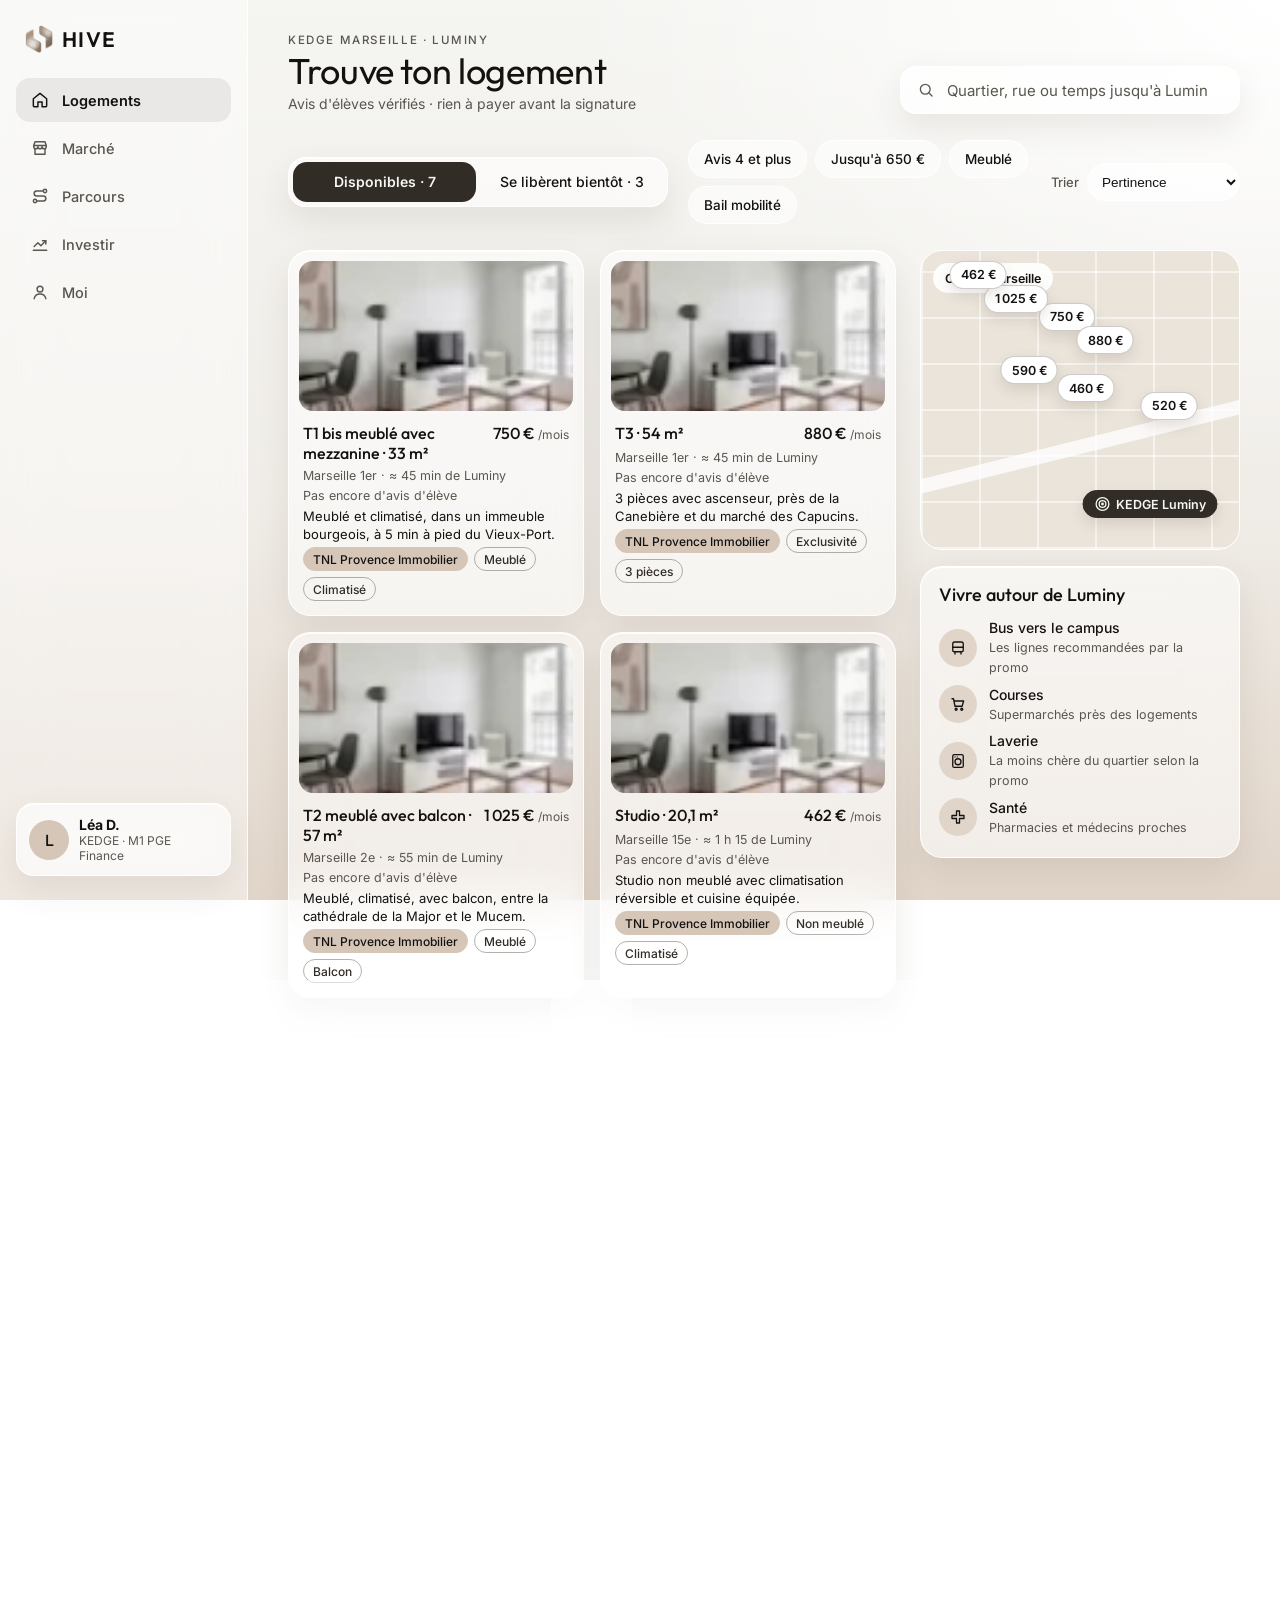
==== index.html @ 1b4165f9 "Site Hive : maquette du MVP KEDGE Marseille Co-Authored-By: Claude Opus 5.5 <noreply@anthropic.com> " ====
<!DOCTYPE html>
<html lang="fr">
<head>
  <meta charset="utf-8">
  <meta name="viewport" content="width=device-width, initial-scale=1">
  <meta name="robots" content="noindex, nofollow">
  <title>Logements · Hive</title>
  <meta name="description" content="Hive : logements notés par les élèves de KEDGE Marseille.">
  <link rel="icon" href="assets/img/logo.png">
  <link rel="preconnect" href="https://fonts.googleapis.com">
  <link rel="preconnect" href="https://fonts.gstatic.com" crossorigin>
  <link rel="stylesheet" href="https://fonts.googleapis.com/css2?family=Inter:wght@400;500;600&family=Outfit:wght@400;500;600&display=swap">
  <link rel="stylesheet" href="assets/css/hive.css">
</head>
<body data-page="logements">
<div class="app">
  <main class="content">
    <div class="page">
      <header class="page-head">
        <div>
          <div class="eyebrow">KEDGE Marseille · Luminy</div>
          <h1>Trouve ton logement</h1>
          <p class="sub">Avis d'élèves vérifiés · rien à payer avant la signature</p>
        </div>
        <div class="page-head__actions">
          <label class="search search--narrow">
            <span class="ico" data-icon="search"></span>
            <span class="visually-hidden">Chercher un logement</span>
            <input id="recherche" type="search" placeholder="Quartier, rue ou temps jusqu'à Luminy">
          </label>
        </div>
      </header>

      <div class="toolbar">
        <div class="segmented segmented--fit glass" role="group" aria-label="Disponibilité" id="onglets">
          <button type="button" data-tab="dispo" aria-pressed="true"><span>Disponibles · <span data-count="dispo"></span></span></button>
          <button type="button" data-tab="bientot" aria-pressed="false"><span>Se libèrent bientôt · <span data-count="bientot"></span></span></button>
        </div>
        <div class="chips" role="group" aria-label="Filtres" id="filtres">
          <button type="button" class="chip" data-filter="note" aria-pressed="false">Avis 4 et plus</button>
          <button type="button" class="chip" data-filter="prix" aria-pressed="false">Jusqu'à 650 €</button>
          <button type="button" class="chip" data-filter="meuble" aria-pressed="false">Meublé</button>
          <button type="button" class="chip" data-filter="mobilite" aria-pressed="false">Bail mobilité</button>
        </div>
        <label class="sort">Trier
          <select id="tri">
            <option value="pertinence">Pertinence</option>
            <option value="prix">Prix croissant</option>
            <option value="trajet">Trajet vers Luminy</option>
          </select>
        </label>
      </div>

      <div class="cols">
        <section class="cols__main" aria-label="Liste des logements">
          <div class="listings" id="liste"></div>
        </section>

        <aside class="cols__side">
          <div class="map-wrap">
            <div class="map" aria-label="Carte des logements autour de Luminy">
              <span class="map__road" aria-hidden="true"></span>
              <span class="map__label">Carte · Marseille</span>
              <div id="pins"></div>
            </div>
          </div>

          <section class="glass card" aria-labelledby="autour-titre">
            <h2 id="autour-titre">Vivre autour de Luminy</h2>
            <div class="around">
              <div class="around__item"><span class="bubble"><span class="ico" data-icon="bus"></span></span><span><strong>Bus vers le campus</strong><span class="muted">Les lignes recommandées par la promo</span></span></div>
              <div class="around__item"><span class="bubble"><span class="ico" data-icon="cart"></span></span><span><strong>Courses</strong><span class="muted">Supermarchés près des logements</span></span></div>
              <div class="around__item"><span class="bubble"><span class="ico" data-icon="wash"></span></span><span><strong>Laverie</strong><span class="muted">La moins chère du quartier selon la promo</span></span></div>
              <div class="around__item"><span class="bubble"><span class="ico" data-icon="cross"></span></span><span><strong>Santé</strong><span class="muted">Pharmacies et médecins proches</span></span></div>
            </div>
          </section>
        </aside>
      </div>
    </div>
  </main>
</div>
<script src="assets/js/data.js"></script>
<script src="assets/js/app.js"></script>
</body>
</html>
---- assets/css/hive.css ----
/* Hive — charte V2, thème clair. Mobile d'abord, barre latérale à partir de 1024 px. */
:root {
  --encre: #141210;
  --galet: #5A564F;
  --moka: #322C26;
  --taupe: #D5C6B8;
  --ivoire: #F5F5F2;
  --pierre: #F0EDE8;
  --grege: #E1D5C9;
  --bronze: #8A7560;
  --trait: rgba(90, 86, 79, 0.45);
  --glass: rgba(255, 255, 255, 0.55);
  --glass-bord: rgba(255, 255, 255, 0.95);
  --ombre: inset 0 1px 0 rgba(255, 255, 255, 0.9), 0 14px 32px rgba(90, 70, 50, 0.10);
  --rayon: 22px;
  --titre: "Outfit", "Inter", system-ui, sans-serif;
  --texte: "Inter", system-ui, -apple-system, "Segoe UI", sans-serif;
}

* { box-sizing: border-box; }
html { -webkit-text-size-adjust: 100%; }
body {
  margin: 0;
  min-height: 100vh;
  font-family: var(--texte);
  color: var(--encre);
  background:
    radial-gradient(80% 40% at 100% 0%, #FFFFFF 0%, rgba(255, 255, 255, 0) 70%),
    linear-gradient(180deg, var(--ivoire) 0%, var(--pierre) 55%, var(--grege) 100%) fixed;
}
a { color: var(--encre); }
img { max-width: 100%; display: block; }
button, input, textarea { font: inherit; color: inherit; }
:focus-visible { outline: 2px solid var(--moka); outline-offset: 2px; }
[hidden] { display: none !important; }
.visually-hidden { position: absolute; width: 1px; height: 1px; overflow: hidden; clip: rect(0 0 0 0); white-space: nowrap; }

/* ---------- Mise en page ---------- */
.app { display: flex; min-height: 100vh; }
.sidebar { display: none; }
.content { flex: 1; min-width: 0; padding: 16px 20px 120px; }
.page { max-width: 1120px; margin: 0 auto; display: flex; flex-direction: column; gap: 16px; }

.topbar { display: flex; align-items: center; justify-content: space-between; height: 44px; }
.brand { display: flex; align-items: center; gap: 8px; text-decoration: none; }
.brand img { width: 30px; height: 30px; }
.brand span { font-family: var(--titre); font-size: 21px; font-weight: 600; letter-spacing: 0.06em; }

.page-head { display: flex; flex-wrap: wrap; align-items: flex-end; justify-content: space-between; gap: 14px 24px; }
.page-head__actions { display: flex; flex-wrap: wrap; align-items: center; gap: 12px; }
.eyebrow { font-size: 11.5px; line-height: 16px; font-weight: 500; letter-spacing: 0.14em; text-transform: uppercase; color: var(--galet); }
.eyebrow--bronze { color: var(--bronze); }
h1 { margin: 2px 0; font-family: var(--titre); font-size: 30px; line-height: 36px; font-weight: 400; letter-spacing: -0.01em; }
h2 { margin: 0; font-family: var(--titre); font-size: 18px; line-height: 24px; font-weight: 500; }
.sub { margin: 0; font-size: 14px; line-height: 20px; color: var(--galet); }
.muted { color: var(--galet); }
.section-head { display: flex; align-items: baseline; justify-content: space-between; gap: 12px; }
.section-head a { font-size: 13px; font-weight: 500; text-underline-offset: 3px; }

.cols { display: flex; flex-wrap: wrap; gap: 24px; align-items: flex-start; }
.cols__main { flex: 999 1 520px; min-width: 0; display: flex; flex-direction: column; gap: 16px; }
.cols__side { flex: 1 1 320px; min-width: 0; display: flex; flex-direction: column; gap: 16px; }

/* ---------- Surfaces ---------- */
.glass {
  background: var(--glass);
  border: 1px solid var(--glass-bord);
  box-shadow: var(--ombre);
  -webkit-backdrop-filter: blur(24px);
  backdrop-filter: blur(24px);
  border-radius: var(--rayon);
}
.card { padding: 16px 18px; display: flex; flex-direction: column; gap: 12px; }
.note { display: flex; gap: 10px; align-items: flex-start; margin: 0; padding: 12px 14px; border-radius: 16px; background: rgba(50, 44, 38, 0.06); font-size: 12.5px; line-height: 18px; color: var(--galet); }
.dark { background: var(--moka); color: var(--ivoire); border-radius: var(--rayon); padding: 16px 18px; display: flex; flex-direction: column; gap: 10px; }
.dark p { margin: 0; font-size: 13.5px; line-height: 19px; color: rgba(245, 245, 242, 0.88); }

/* ---------- Icônes ---------- */
.ico svg { display: block; width: 18px; height: 18px; flex: none; }
.ico { display: inline-flex; flex: none; }
.ico--lg svg { width: 22px; height: 22px; }

/* ---------- Boutons et contrôles ---------- */
.btn {
  display: inline-flex; align-items: center; justify-content: center; gap: 8px;
  min-height: 46px; padding: 0 18px; border-radius: 23px;
  font-size: 14.5px; font-weight: 600; text-decoration: none; cursor: pointer;
  border: 1px solid var(--moka); background: var(--moka); color: var(--ivoire);
}
.btn--ghost { background: rgba(255, 255, 255, 0.6); color: var(--encre); border-color: var(--trait); }
.btn--light { background: var(--ivoire); color: var(--encre); border-color: var(--ivoire); }
.btn--full { width: 100%; }
.icon-btn {
  width: 44px; height: 44px; border-radius: 22px; flex: none; padding: 0; cursor: pointer;
  display: inline-flex; align-items: center; justify-content: center;
  border: 1px solid var(--glass-bord); background: var(--glass); color: var(--encre); box-shadow: var(--ombre);
  text-decoration: none;
}
.icon-btn--line { border-color: var(--trait); background: rgba(255, 255, 255, 0.7); box-shadow: none; }

.search {
  display: flex; align-items: center; gap: 10px; height: 48px; padding: 0 16px; color: var(--galet);
  background: rgba(255, 255, 255, 0.72); border: 1px solid var(--glass-bord); border-radius: 16px; box-shadow: var(--ombre);
  width: 100%;
}
.search input { flex: 1; min-width: 0; border: 0; outline: none; background: transparent; font-size: 15px; color: var(--encre); }
.search input::placeholder { color: var(--galet); opacity: 1; }
@media (min-width: 720px) { .search--narrow { width: 340px; } }

.chips { display: flex; gap: 8px; flex-wrap: nowrap; overflow-x: auto; margin: 0 -20px; padding: 2px 20px; scrollbar-width: none; }
.chips::-webkit-scrollbar { display: none; }
.chip {
  flex: none; min-height: 38px; padding: 0 15px; border-radius: 19px; cursor: pointer;
  font-size: 13.5px; font-weight: 500;
  border: 1px solid var(--glass-bord); background: rgba(255, 255, 255, 0.55); color: var(--encre);
}
.chip[aria-pressed="true"] { background: var(--moka); border-color: var(--moka); color: var(--ivoire); }

.segmented { display: grid; grid-auto-flow: column; grid-auto-columns: minmax(0, 1fr); gap: 4px; padding: 4px; border-radius: 18px; }
.segmented > * {
  min-height: 40px; border-radius: 14px; border: 0; background: transparent; cursor: pointer;
  font-size: 14px; font-weight: 500; display: flex; align-items: center; justify-content: center; text-decoration: none; padding: 0 14px;
}
.segmented > [aria-pressed="true"], .segmented > [aria-current="page"] { background: var(--moka); color: var(--ivoire); font-weight: 600; }
@media (min-width: 720px) { .segmented--fit { width: 380px; } }

.tags { display: flex; flex-wrap: wrap; gap: 6px; }
.tag {
  display: inline-flex; align-items: center; gap: 4px; height: 24px; padding: 0 9px; border-radius: 12px;
  font-size: 12px; font-weight: 500; white-space: nowrap; border: 1px solid var(--trait); color: var(--moka);
}
.tag--fill { background: var(--taupe); border-color: var(--taupe); color: var(--encre); }
.tag .ico svg { width: 13px; height: 13px; }

.stars { display: inline-flex; gap: 2px; align-items: center; }
.stars svg { width: 13px; height: 13px; }
.rating { display: flex; align-items: center; gap: 6px; font-size: 12.5px; font-weight: 600; }
.rating span.muted { font-weight: 400; }

.switch { width: 48px; height: 28px; border-radius: 14px; border: 0; padding: 0; position: relative; cursor: pointer; background: rgba(90, 86, 79, 0.3); flex: none; }
.switch::after { content: ""; position: absolute; top: 3px; left: 3px; width: 22px; height: 22px; border-radius: 11px; background: #FFF; transition: left .15s; }
.switch[aria-checked="true"] { background: var(--moka); }
.switch[aria-checked="true"]::after { left: 23px; }

/* ---------- Navigation ---------- */
.bottom-nav {
  position: fixed; left: 16px; right: 16px; bottom: 16px; z-index: 20; height: 68px;
  display: grid; grid-template-columns: repeat(5, minmax(0, 1fr)); padding: 0 6px; border-radius: 34px;
  background: rgba(255, 255, 255, 0.72); border: 1px solid var(--glass-bord);
  box-shadow: inset 0 1px 0 #FFF, 0 18px 40px rgba(90, 70, 50, 0.16);
  -webkit-backdrop-filter: blur(24px); backdrop-filter: blur(24px);
}
.bottom-nav a, .bottom-nav button {
  display: flex; flex-direction: column; align-items: center; justify-content: center; gap: 1px;
  font-size: 11px; font-weight: 500; color: var(--galet); text-decoration: none; border: 0; background: transparent; cursor: pointer;
}
.bottom-nav .pill { width: 48px; height: 30px; border-radius: 15px; display: flex; align-items: center; justify-content: center; }
.bottom-nav .pill svg { width: 22px; height: 22px; }
.bottom-nav [aria-current="page"] { color: var(--encre); font-weight: 600; }
.bottom-nav [aria-current="page"] .pill { background: rgba(50, 44, 38, 0.08); }
.fade { position: fixed; left: 0; right: 0; bottom: 0; height: 120px; z-index: 10; pointer-events: none; background: linear-gradient(180deg, rgba(225, 213, 201, 0) 0%, rgba(225, 213, 201, 0.92) 55%, var(--grege) 100%); }

@media (min-width: 1024px) {
  .sidebar {
    display: flex; flex-direction: column; gap: 24px; width: 248px; flex: none; padding: 24px 16px;
    position: sticky; top: 0; height: 100vh;
    background: rgba(255, 255, 255, 0.45); border-right: 1px solid var(--glass-bord);
    -webkit-backdrop-filter: blur(24px); backdrop-filter: blur(24px);
  }
  .sidebar .brand { padding: 0 8px; }
  .sidebar nav { display: flex; flex-direction: column; gap: 4px; }
  .sidebar nav a, .sidebar nav button {
    display: flex; align-items: center; gap: 12px; height: 44px; padding: 0 14px; border-radius: 14px;
    font-size: 14.5px; font-weight: 500; color: var(--galet); text-decoration: none; border: 0; background: transparent; cursor: pointer; text-align: left;
  }
  .sidebar nav svg { width: 20px; height: 20px; }
  .sidebar nav [aria-current="page"] { background: rgba(50, 44, 38, 0.08); color: var(--encre); font-weight: 600; }
  .profile { margin-top: auto; display: flex; align-items: center; gap: 10px; padding: 12px; }
  .avatar { width: 40px; height: 40px; border-radius: 20px; background: var(--taupe); display: flex; align-items: center; justify-content: center; font-family: var(--titre); font-size: 16px; font-weight: 500; flex: none; }
  .bottom-nav, .fade, .topbar--mobile { display: none; }
  .content { padding: 32px 40px 48px; }
  .page { gap: 24px; }
  h1 { font-size: 36px; line-height: 42px; }
  .chips { flex-wrap: wrap; overflow: visible; margin: 0; padding: 0; }
}

/* ---------- Logements ---------- */
.listings { display: grid; gap: 12px; }
.listing {
  display: flex; gap: 12px; padding: 10px; text-decoration: none; color: var(--encre);
}
.listing img { width: 92px; height: 92px; border-radius: 14px; object-fit: cover; flex: none; }
.listing__body { flex: 1; min-width: 0; display: flex; flex-direction: column; gap: 4px; }
.listing__row { display: flex; justify-content: space-between; align-items: baseline; gap: 8px; }
.listing__title, .price { font-family: var(--titre); font-size: 16px; line-height: 20px; font-weight: 500; }
.price { white-space: nowrap; }
.price small { font-family: var(--texte); font-size: 12px; font-weight: 400; color: var(--galet); }
.listing__place { font-size: 12.5px; line-height: 17px; color: var(--galet); }
.quote { font-size: 13px; line-height: 18px; font-style: italic; margin: 0; }
.when { display: inline-flex; align-items: center; gap: 5px; font-size: 12.5px; font-weight: 600; }
.empty { padding: 24px; text-align: center; color: var(--galet); }
@media (min-width: 720px) {
  .listings { grid-template-columns: repeat(auto-fill, minmax(260px, 1fr)); gap: 16px; }
  .listing { flex-direction: column; padding: 10px 10px 14px; }
  .listing img { width: 100%; height: 150px; }
  .listing__body { padding: 0 4px; }
}

.map {
  position: relative; height: 300px; border-radius: var(--rayon); overflow: hidden; border: 1px solid var(--glass-bord);
  background-color: #EAE4DB;
  background-image: repeating-linear-gradient(0deg, rgba(255, 255, 255, 0.55) 0 2px, transparent 2px 46px), repeating-linear-gradient(90deg, rgba(255, 255, 255, 0.55) 0 2px, transparent 2px 58px);
}
.map__road { position: absolute; left: -10%; top: 62%; width: 130%; height: 14px; background: rgba(255, 255, 255, 0.8); transform: rotate(-14deg); }
.map__label { position: absolute; left: 12px; top: 12px; height: 30px; padding: 0 12px; border-radius: 15px; background: rgba(255, 255, 255, 0.92); display: inline-flex; align-items: center; font-size: 12.5px; font-weight: 600; }
.pin {
  position: absolute; transform: translate(-50%, -50%); height: 28px; padding: 0 10px; border-radius: 14px;
  display: inline-flex; align-items: center; gap: 5px; font-size: 12.5px; font-weight: 600; white-space: nowrap; text-decoration: none;
  background: #FFF; color: var(--encre); border: 1px solid rgba(90, 86, 79, 0.3); box-shadow: 0 6px 14px rgba(90, 70, 50, 0.14);
}
.pin--campus { background: var(--moka); color: var(--ivoire); border-color: var(--moka); }
.map-wrap { display: none; }
@media (min-width: 1024px) { .map-wrap { display: block; } }

.around { display: grid; gap: 4px 20px; }
@media (min-width: 560px) { .around--2 { grid-template-columns: repeat(2, minmax(0, 1fr)); } }
.around__item { display: flex; align-items: center; gap: 12px; min-height: 48px; }
.bubble { width: 38px; height: 38px; border-radius: 19px; background: var(--grege); display: flex; align-items: center; justify-content: center; flex: none; }
.around__item strong { display: block; font-size: 14px; font-weight: 500; }
.around__item span.muted { font-size: 12.5px; }
.link-card { display: flex; align-items: center; gap: 12px; padding: 12px 14px; text-decoration: none; color: var(--encre); border-radius: 18px; }
.link-card strong { display: block; font-size: 14px; }
.link-card .muted { font-size: 12.5px; }

/* ---------- Fiche ---------- */
.back { align-self: flex-start; display: inline-flex; align-items: center; gap: 8px; min-height: 40px; padding: 0 14px 0 10px; border-radius: 20px; text-decoration: none; font-size: 14px; font-weight: 500; }
.gallery { display: grid; gap: 10px; }
.gallery img { width: 100%; height: 210px; object-fit: cover; border-radius: var(--rayon); }
.gallery img:not(:first-child) { display: none; }
@media (min-width: 720px) {
  .gallery { grid-template-columns: repeat(3, minmax(0, 1fr)); grid-template-rows: repeat(2, 160px); }
  .gallery img { height: 100%; border-radius: 18px; }
  .gallery img:first-child { grid-column: span 2; grid-row: span 2; border-radius: var(--rayon); }
  .gallery img:not(:first-child) { display: block; }
}
.meta { display: flex; flex-wrap: wrap; gap: 4px 16px; font-size: 13.5px; color: var(--galet); }
.meta span { display: inline-flex; align-items: center; gap: 6px; }
.bars { display: grid; gap: 10px 28px; }
@media (min-width: 720px) { .bars { grid-template-columns: repeat(2, minmax(0, 1fr)); } }
.bar { display: grid; grid-template-columns: 150px minmax(0, 1fr) 26px; align-items: center; gap: 10px; font-size: 12.5px; }
.bar__track { height: 6px; border-radius: 3px; background: rgba(90, 86, 79, 0.18); }
.bar__fill { height: 6px; border-radius: 3px; background: var(--moka); }
.bar b { text-align: right; }
blockquote { margin: 0; padding: 14px 16px; border-radius: 16px; background: rgba(255, 255, 255, 0.6); font-size: 14px; line-height: 20px; }
blockquote footer { margin-top: 6px; display: flex; align-items: center; gap: 6px; font-size: 12.5px; color: var(--galet); }
.facts { display: grid; grid-template-columns: repeat(auto-fill, minmax(150px, 1fr)); gap: 10px; }
.fact { padding: 12px 14px; border-radius: 14px; background: rgba(255, 255, 255, 0.6); }
.fact span { display: block; font-size: 12px; color: var(--galet); }
.fact b { font-size: 14.5px; }
.booking { padding: 20px; display: flex; flex-direction: column; gap: 14px; background: rgba(255, 255, 255, 0.78); }
.booking__price { display: flex; align-items: baseline; gap: 6px; }
.booking__price b { font-family: var(--titre); font-size: 30px; font-weight: 500; }
.booking ul { list-style: none; margin: 0; padding: 0; display: flex; flex-direction: column; gap: 8px; font-size: 14px; }
.booking li { display: flex; align-items: center; gap: 8px; }
.dossier { display: flex; align-items: center; gap: 10px; padding: 12px; border-radius: 14px; background: rgba(50, 44, 38, 0.06); font-size: 12.5px; }
.dossier strong { display: block; font-size: 13.5px; }
@media (min-width: 1024px) { .booking { position: sticky; top: 32px; } }

/* ---------- Marché ---------- */
.pack { padding: 16px 18px; display: flex; flex-wrap: wrap; gap: 16px 28px; align-items: center; }
.pack__text { flex: 999 1 320px; min-width: 0; display: flex; flex-direction: column; gap: 8px; }
.pack__title { font-family: var(--titre); font-size: 19px; line-height: 25px; font-weight: 500; margin: 0; }
.pack__items { flex: 1 1 280px; display: grid; grid-template-columns: repeat(4, minmax(0, 1fr)); gap: 8px; }
.pack__item { display: flex; flex-direction: column; align-items: center; gap: 6px; padding: 12px 6px; border-radius: 16px; background: rgba(255, 255, 255, 0.65); color: var(--bronze); font-size: 12px; }
.pack__item span { color: var(--encre); font-weight: 500; }
.pack__actions { display: flex; flex-wrap: wrap; gap: 8px; margin-top: 4px; }
.items { display: grid; grid-template-columns: repeat(2, minmax(0, 1fr)); gap: 10px; }
@media (min-width: 720px) { .items { grid-template-columns: repeat(auto-fill, minmax(220px, 1fr)); gap: 16px; } }
.item { padding: 8px 8px 12px; display: flex; flex-direction: column; gap: 4px; border-radius: 18px; min-width: 0; }
.item__visual { height: 90px; border-radius: 12px; background: linear-gradient(160deg, #EBE7E0 0%, var(--grege) 100%); color: var(--bronze); display: flex; align-items: center; justify-content: center; }
.item__visual svg { width: 32px; height: 32px; }
@media (min-width: 720px) { .item__visual { height: 120px; } }
.item__row { display: flex; justify-content: space-between; align-items: baseline; gap: 6px; padding: 2px 4px 0; }
.item__name { font-size: 13.5px; line-height: 18px; font-weight: 600; min-width: 0; }
.item__price { font-family: var(--titre); font-size: 16px; font-weight: 500; white-space: nowrap; }
.item__seller { padding: 0 4px; font-size: 12px; color: var(--galet); display: flex; align-items: center; gap: 4px; flex-wrap: wrap; }

/* ---------- Parcours ---------- */
.goal { padding: 16px 18px; display: flex; flex-direction: column; gap: 14px; }
.goal__top { display: flex; flex-wrap: wrap; justify-content: space-between; align-items: center; gap: 14px; }
.goal__title { font-family: var(--titre); font-size: 22px; line-height: 28px; font-weight: 500; }
@media (min-width: 1024px) { .goal__title { font-size: 28px; line-height: 34px; } }
.ring { width: 60px; height: 60px; border-radius: 30px; display: flex; align-items: center; justify-content: center; flex: none; }
.ring span { width: 46px; height: 46px; border-radius: 23px; background: #FBFAF8; display: flex; align-items: center; justify-content: center; font-size: 13px; font-weight: 600; }
.timeline { position: relative; margin: 0; padding: 0; list-style: none; display: grid; grid-template-columns: repeat(4, minmax(0, 1fr)); gap: 12px; }
.timeline::before { content: ""; position: absolute; left: 7px; right: 0; top: 6px; height: 2px; background: rgba(90, 86, 79, 0.2); }
.timeline li { position: relative; padding-top: 22px; display: flex; flex-direction: column; gap: 3px; min-width: 0; font-size: 12px; color: var(--galet); }
.timeline li::before { content: ""; position: absolute; top: 0; left: 0; width: 14px; height: 14px; border-radius: 7px; background: #FFF; border: 2px solid var(--trait); box-sizing: border-box; }
.timeline li.is-now::before { background: var(--moka); border-color: var(--moka); }
.timeline li strong { font-size: 13px; color: var(--encre); font-weight: 600; }
.timeline .goal-step { display: none; color: var(--encre); font-size: 13px; line-height: 18px; }
@media (min-width: 1024px) { .timeline { gap: 20px; } .timeline .goal-step { display: block; } }
.levels { display: grid; grid-template-columns: repeat(3, minmax(0, 1fr)); gap: 8px; }
.level {
  display: flex; flex-direction: column; align-items: flex-start; gap: 4px; padding: 12px; border-radius: 16px; cursor: pointer; text-align: left; min-width: 0;
  background: rgba(255, 255, 255, 0.6); border: 1px solid var(--glass-bord); color: var(--encre);
}
.level small { font-size: 11px; font-weight: 600; letter-spacing: 0.12em; text-transform: uppercase; }
.level strong { font-size: 13.5px; line-height: 18px; }
.level span { font-size: 12px; line-height: 16px; color: var(--galet); display: none; }
@media (min-width: 720px) { .level span { display: block; } .level strong { font-size: 14.5px; line-height: 20px; } }
.level[aria-pressed="true"] { background: var(--moka); border-color: var(--moka); color: var(--ivoire); }
.level[aria-pressed="true"] span { color: rgba(245, 245, 242, 0.85); }
.target { display: flex; align-items: flex-start; gap: 8px; font-size: 14.5px; line-height: 20px; font-weight: 500; margin: 0; }
.actions { display: flex; flex-direction: column; gap: 8px; }
.action { display: flex; align-items: center; gap: 12px; padding: 12px 14px; border-radius: 16px; cursor: pointer; }
.action input { width: 20px; height: 20px; margin: 0; flex: none; accent-color: var(--moka); }
.action strong { display: block; font-size: 14px; font-weight: 500; }
.action span.muted { font-size: 12px; }
.action.is-done strong { text-decoration: line-through; color: var(--galet); }
.dates { display: flex; flex-direction: column; gap: 12px; }
.date { display: flex; align-items: center; gap: 12px; }
.date__day { width: 48px; height: 52px; border-radius: 14px; background: rgba(255, 255, 255, 0.7); display: flex; flex-direction: column; align-items: center; justify-content: center; flex: none; }
.date__day b { font-family: var(--titre); font-size: 16px; font-weight: 500; }
.date__day small { font-size: 10.5px; color: var(--galet); text-transform: uppercase; }
.date strong { display: block; font-size: 14px; font-weight: 500; }
.date .muted { font-size: 12.5px; }

/* ---------- Explorer ---------- */
.filters { padding: 18px 20px; display: flex; flex-direction: column; gap: 16px; flex: 1 1 260px; min-width: 0; }
.filters fieldset { margin: 0; padding: 0; border: 0; min-width: 0; }
.filters legend { padding: 0 0 8px; font-size: 13px; font-weight: 600; }
.pills { display: flex; flex-wrap: wrap; gap: 6px; }
.pill-btn { min-height: 36px; padding: 0 13px; border-radius: 18px; cursor: pointer; font-size: 13px; font-weight: 500; border: 1px solid var(--trait); background: rgba(255, 255, 255, 0.6); }
.pill-btn[aria-pressed="true"] { background: var(--moka); border-color: var(--moka); color: var(--ivoire); }
.switch-row { display: flex; align-items: center; justify-content: space-between; gap: 12px; }
.switch-row strong { display: block; font-size: 13.5px; }
.switch-row .muted { font-size: 12px; }
.results { flex: 999 1 520px; min-width: 0; display: flex; flex-direction: column; gap: 14px; }
.results__grid { display: grid; gap: 12px; }
@media (min-width: 720px) { .results__grid { grid-template-columns: repeat(auto-fill, minmax(300px, 1fr)); gap: 14px; } }
.result { padding: 14px 16px; display: flex; flex-direction: column; gap: 6px; border-radius: 20px; min-width: 0; }
.result__head { display: flex; align-items: flex-start; gap: 12px; }
.result__head > div { flex: 1; min-width: 0; }
.tile { width: 42px; height: 42px; border-radius: 13px; background: var(--grege); color: var(--moka); display: flex; align-items: center; justify-content: center; flex: none; }
.result__title { display: block; font-family: var(--titre); font-size: 16.5px; line-height: 21px; font-weight: 500; }
.result .muted { font-size: 12.5px; }
.added { background: var(--moka) !important; color: var(--ivoire) !important; border-color: var(--moka) !important; }
@media (max-width: 1023px) { .filters { display: none; } .filters.is-open { display: flex; } }
.filters-toggle { display: inline-flex; }
@media (min-width: 1024px) { .filters-toggle { display: none; } }

/* ---------- Investir ---------- */
.modules { margin: 0; padding: 0; list-style: none; display: grid; grid-template-columns: repeat(auto-fill, minmax(130px, 1fr)); gap: 10px; }
.module { display: flex; flex-direction: column; gap: 5px; padding: 12px; border-radius: 16px; background: rgba(255, 255, 255, 0.45); cursor: pointer; text-align: left; border: 0; width: 100%; }
.module small { font-size: 11px; font-weight: 600; letter-spacing: 0.12em; color: var(--galet); }
.module strong { font-size: 14px; line-height: 18px; }
.module span { font-size: 12px; line-height: 16px; color: var(--galet); }
.module.is-done { background: rgba(255, 255, 255, 0.75); }
.module.is-now { background: #FFF; box-shadow: inset 0 0 0 2px var(--moka); }
.progress { height: 6px; border-radius: 3px; background: rgba(90, 86, 79, 0.18); }
.progress div { height: 6px; border-radius: 3px; background: var(--moka); transition: width .2s; }
.partners { display: grid; gap: 12px; }
@media (min-width: 720px) { .partners { grid-template-columns: repeat(auto-fill, minmax(220px, 1fr)); gap: 16px; } }
.partner { padding: 16px 18px; display: flex; flex-direction: column; gap: 8px; border-radius: 20px; }
.partner__head { display: flex; align-items: center; gap: 12px; }
.partner__name { font-family: var(--titre); font-size: 18px; font-weight: 500; display: block; }
.criteria { display: flex; flex-direction: column; gap: 12px; }
.criterion { display: flex; gap: 10px; align-items: flex-start; }
.criterion strong { display: block; font-size: 14px; }
.criterion .muted { font-size: 12.5px; }

/* ---------- Message éphémère ---------- */
.toast {
  position: fixed; left: 50%; bottom: 100px; transform: translateX(-50%) translateY(20px); z-index: 50;
  max-width: calc(100% - 40px); padding: 12px 18px; border-radius: 16px; background: var(--moka); color: var(--ivoire);
  font-size: 14px; box-shadow: 0 14px 32px rgba(50, 44, 38, 0.3); opacity: 0; pointer-events: none; transition: opacity .2s, transform .2s;
}
.toast.is-visible { opacity: 1; transform: translateX(-50%) translateY(0); }
@media (min-width: 1024px) { .toast { bottom: 32px; } }

/* ---------- Compléments du site ---------- */
.stack { display: flex; flex-direction: column; gap: 10px; }
.toolbar { display: flex; flex-direction: column; gap: 12px; }
@media (min-width: 720px) {
  .toolbar { flex-direction: row; flex-wrap: wrap; align-items: center; gap: 12px 20px; }
  .toolbar .chips { flex: 1 1 300px; min-width: 0; margin: 0; padding: 2px 0; }
}
@media (max-width: 719px) { .page-head__actions { width: 100%; } }
.cols--stretch { align-items: stretch; }
.profile { border-radius: 18px; }
.profile strong { display: block; font-size: 14px; }
.profile .muted { display: block; font-size: 12px; }
button.item { width: 100%; text-align: left; cursor: pointer; color: var(--encre); }
.item__seller .stars svg { width: 11px; height: 11px; }
.result__head .eyebrow, .result__head .muted { display: block; }
.result .pill-btn { align-self: flex-start; margin-top: 4px; display: inline-flex; align-items: center; gap: 6px; }
.result .pill-btn .ico svg { width: 15px; height: 15px; }
.partner__head .muted { display: block; font-size: 12.5px; }
.partner .btn { align-self: flex-start; min-height: 40px; font-size: 13.5px; }
.empty { margin: 0; display: flex; flex-direction: column; align-items: center; gap: 12px; }
.dark h2 { color: var(--ivoire); }
.dark .btn { align-self: flex-start; }
.dark form { display: flex; flex-direction: column; gap: 12px; }
.field { display: flex; flex-direction: column; gap: 6px; font-size: 13px; color: rgba(245, 245, 242, 0.88); }
.field input {
  height: 44px; padding: 0 12px; border-radius: 12px; color-scheme: dark;
  border: 1px solid rgba(245, 245, 242, 0.35); background: rgba(255, 255, 255, 0.08); color: var(--ivoire);
}
.check-line { display: flex; gap: 8px; align-items: flex-start; font-size: 13px; line-height: 18px; }
.check-line input { width: 18px; height: 18px; margin: 0; flex: none; accent-color: var(--taupe); }
.link-btn { align-self: flex-start; padding: 0; border: 0; background: none; color: var(--ivoire); font-size: 13px; text-decoration: underline; text-underline-offset: 3px; cursor: pointer; }
.booking .sub { margin: 0; font-size: 12.5px; }
.dossier .ico { color: var(--moka); }
@media (max-width: 1023px) { .cols--stretch .cols__side { order: -1; } }
.item__seller .ico svg { width: 13px; height: 13px; }
.segmented > * { text-align: center; line-height: 18px; }
@media (max-width: 719px) {
  .timeline { grid-template-columns: 1fr; gap: 10px; }
  .timeline::before { left: 6px; right: auto; top: 7px; bottom: 7px; width: 2px; height: auto; }
  .timeline li { padding: 0 0 0 26px; flex-direction: row; flex-wrap: wrap; align-items: baseline; gap: 2px 8px; }
  .timeline li::before { top: 2px; }
}
.section-head { flex-wrap: wrap; }
@media (max-width: 419px) { .segmented > * { padding: 0 8px; font-size: 13.5px; } }

/* ---------- Marché : tags, billets, mise en vente ---------- */
.tagbar { display: flex; flex-direction: column; gap: 8px; }
.chips--tags .pill-btn { flex: none; }
.pill-btn .count { font-size: 11.5px; opacity: 0.7; margin-left: 2px; }
.pill-btn--clear { border-style: dashed; }
.tag-btn { background: transparent; cursor: pointer; font-family: inherit; }
.item__tags { padding: 2px 4px 0; }
.btn--sm { min-height: 36px; padding: 0 14px; font-size: 13px; border-radius: 18px; }
.item .btn--sm { margin: 6px 4px 0; }
.item__visual { position: relative; }
.item__date {
  position: absolute; left: 8px; top: 8px; display: inline-flex; align-items: center; gap: 4px; height: 24px; padding: 0 8px;
  border-radius: 12px; background: #FFF; color: var(--encre); font-size: 11.5px; font-weight: 600;
}
.item__date .ico svg { width: 13px; height: 13px; }
.item__price small { font-family: var(--texte); font-size: 11px; color: var(--galet); }
.nowrap { white-space: nowrap; display: inline-flex; align-items: center; gap: 4px; }
.form-grid { display: grid; gap: 12px; grid-template-columns: repeat(auto-fit, minmax(200px, 1fr)); }
.field-l { display: flex; flex-direction: column; gap: 6px; font-size: 13px; font-weight: 500; }
.field-l input, .field-l select, .tag-add input {
  height: 44px; padding: 0 12px; border-radius: 12px; border: 1px solid var(--trait); background: rgba(255, 255, 255, 0.85); font-size: 14.5px;
}
#form-vente { display: flex; flex-direction: column; gap: 16px; }
#form-vente fieldset { margin: 0; padding: 0; border: 0; min-width: 0; }
#form-vente legend { padding: 0 0 8px; font-size: 13px; font-weight: 600; }
.check-line--light input { accent-color: var(--moka); }
.tag-add { display: flex; gap: 8px; }
.tag-add input { flex: 1; min-width: 0; }
.form-error { margin: 0; color: #8A2B1F; font-size: 13px; font-weight: 500; }
.form-error:empty { display: none; }
.item__tags .tag { white-space: normal; height: auto; min-height: 24px; padding: 3px 9px; line-height: 16px; text-align: left; }
@media (max-width: 719px) {
  .item__row { flex-direction: column; align-items: flex-start; gap: 2px; }
  .item__tags .tag:nth-child(n+4) { display: none; }
}

/* ---------- Annonces d'agence ---------- */
.listing__pitch { margin: 0; font-size: 13px; line-height: 18px; }
.sort { display: inline-flex; align-items: center; gap: 8px; font-size: 13px; font-weight: 500; color: var(--galet); }
.sort select { height: 38px; padding: 0 10px; border-radius: 19px; border: 1px solid var(--glass-bord); background: rgba(255, 255, 255, 0.7); font-size: 13.5px; color: var(--encre); }
@media (min-width: 720px) { .toolbar .sort { margin-left: auto; } }
.costs { margin: 0; display: flex; flex-direction: column; }
.costs div { display: flex; justify-content: space-between; align-items: baseline; gap: 12px; padding: 9px 0; border-bottom: 1px solid rgba(90, 86, 79, 0.15); font-size: 14px; }
.costs div:last-child { border-bottom: 0; }
.costs dt { color: var(--galet); }
.costs dd { margin: 0; font-weight: 600; white-space: nowrap; }
.photos-btn { align-self: flex-start; }
.photos-all { display: grid; grid-template-columns: repeat(auto-fill, minmax(200px, 1fr)); gap: 10px; }
.photos-all img { width: 100%; height: 170px; object-fit: cover; border-radius: 14px; }

/* ---------- Parcours par années ---------- */
.stats { display: flex; gap: 10px; flex-wrap: wrap; }
.stat { display: flex; flex-direction: column; gap: 2px; padding: 10px 14px; border-radius: 16px; background: rgba(255, 255, 255, 0.65); min-width: 120px; }
.stat b { font-family: var(--titre); font-size: 17px; font-weight: 500; }
.stat span { font-size: 12px; color: var(--galet); }
.years { display: grid; gap: 10px; grid-template-columns: 1fr; }
@media (min-width: 720px) { .years { grid-template-columns: repeat(auto-fit, minmax(190px, 1fr)); } }
@media (min-width: 1200px) { .years { grid-template-columns: repeat(5, minmax(0, 1fr)); } }
.year { display: flex; flex-direction: column; gap: 8px; padding: 12px; border-radius: 18px; background: rgba(255, 255, 255, 0.55); border: 1px solid var(--glass-bord); min-width: 0; }
.year__head { display: flex; align-items: center; justify-content: space-between; gap: 8px; }
.year__label { font-family: var(--titre); font-size: 16px; font-weight: 500; }
.year__status { display: inline-flex; align-items: center; gap: 4px; height: 24px; padding: 0 9px; border-radius: 12px; font-size: 11.5px; font-weight: 600; background: rgba(50, 44, 38, 0.07); color: var(--moka); white-space: nowrap; }
.year__status .ico svg { width: 13px; height: 13px; }
.year__dates { font-size: 12px; color: var(--galet); margin-top: -4px; }
.year--figee { background: rgba(225, 213, 201, 0.45); cursor: default; }
.year--en-cours { box-shadow: inset 0 0 0 2px var(--moka); background: #FFF; }
.year--en-cours .year__status { background: var(--moka); color: var(--ivoire); }
.year--objectif { background: var(--moka); color: var(--ivoire); border-color: var(--moka); }
.year--objectif .year__status { background: rgba(245, 245, 242, 0.15); color: var(--ivoire); }
.year--objectif .year__dates { color: rgba(245, 245, 242, 0.75); }
.brick {
  display: flex; flex-direction: column; align-items: flex-start; gap: 3px; width: 100%; padding: 10px 12px; border-radius: 14px;
  text-align: left; border: 1px solid transparent; background: rgba(255, 255, 255, 0.75); color: var(--encre); font: inherit;
}
.brick small { font-size: 11px; font-weight: 600; letter-spacing: 0.08em; text-transform: uppercase; color: var(--galet); }
.brick strong { font-size: 14px; line-height: 19px; font-weight: 600; }
.brick span { font-size: 12px; line-height: 16px; color: var(--galet); }
.brick--done { background: rgba(255, 255, 255, 0.5); }
.brick--now { background: rgba(50, 44, 38, 0.05); }
.brick--plan { cursor: pointer; border-color: rgba(90, 86, 79, 0.2); }
.brick--plan[aria-pressed="true"] { border-color: var(--moka); box-shadow: inset 0 0 0 1px var(--moka); }
.brick__level { margin-top: 3px; display: inline-flex; align-items: center; height: 22px; padding: 0 8px; border-radius: 11px; background: var(--taupe); color: var(--encre) !important; font-weight: 600; font-size: 11.5px !important; }
.year--objectif .brick { background: rgba(245, 245, 242, 0.1); color: var(--ivoire); border-color: rgba(245, 245, 242, 0.25); }
.year--objectif .brick small, .year--objectif .brick span { color: rgba(245, 245, 242, 0.8); }
.year--objectif .brick[aria-pressed="true"] { border-color: var(--ivoire); box-shadow: inset 0 0 0 1px var(--ivoire); }
.levels--stack { grid-template-columns: 1fr; }
@media (min-width: 720px) { .levels--stack { grid-template-columns: repeat(3, minmax(0, 1fr)); } }
.levels--stack .level span { display: block; }
.ladder { margin: 0; padding: 0; list-style: none; display: flex; flex-direction: column; gap: 8px; }
.ladder li { display: flex; align-items: center; gap: 12px; padding: 10px 12px; border-radius: 16px; background: rgba(255, 255, 255, 0.55); }
.ladder li.is-done { background: rgba(225, 213, 201, 0.55); }
.ladder li.is-goal { box-shadow: inset 0 0 0 2px var(--moka); background: #FFF; }
.ladder__n { width: 28px; height: 28px; border-radius: 14px; background: var(--grege); display: flex; align-items: center; justify-content: center; font-size: 13px; font-weight: 600; flex: none; }
.ladder__text { flex: 1; min-width: 0; }
.ladder__text strong { display: block; font-size: 14px; }
.ladder__text .muted { font-size: 12.5px; line-height: 17px; }
.acquis { margin: 0; padding: 0; list-style: none; display: flex; flex-direction: column; gap: 10px; }
.acquis li { display: flex; gap: 10px; align-items: flex-start; }
.acquis strong { display: block; font-size: 14px; }
.acquis .muted { font-size: 12.5px; }
.mini { margin: 4px 0 0; font-size: 13px; font-weight: 600; }

/* ---------- Objectifs du semestre ---------- */
.action__text { flex: 1; min-width: 0; }
.action__date { flex: none; font-size: 12px; font-weight: 600; color: var(--galet); white-space: nowrap; }
.action .tag { flex: none; }
.objectifs-btn { align-self: flex-start; }
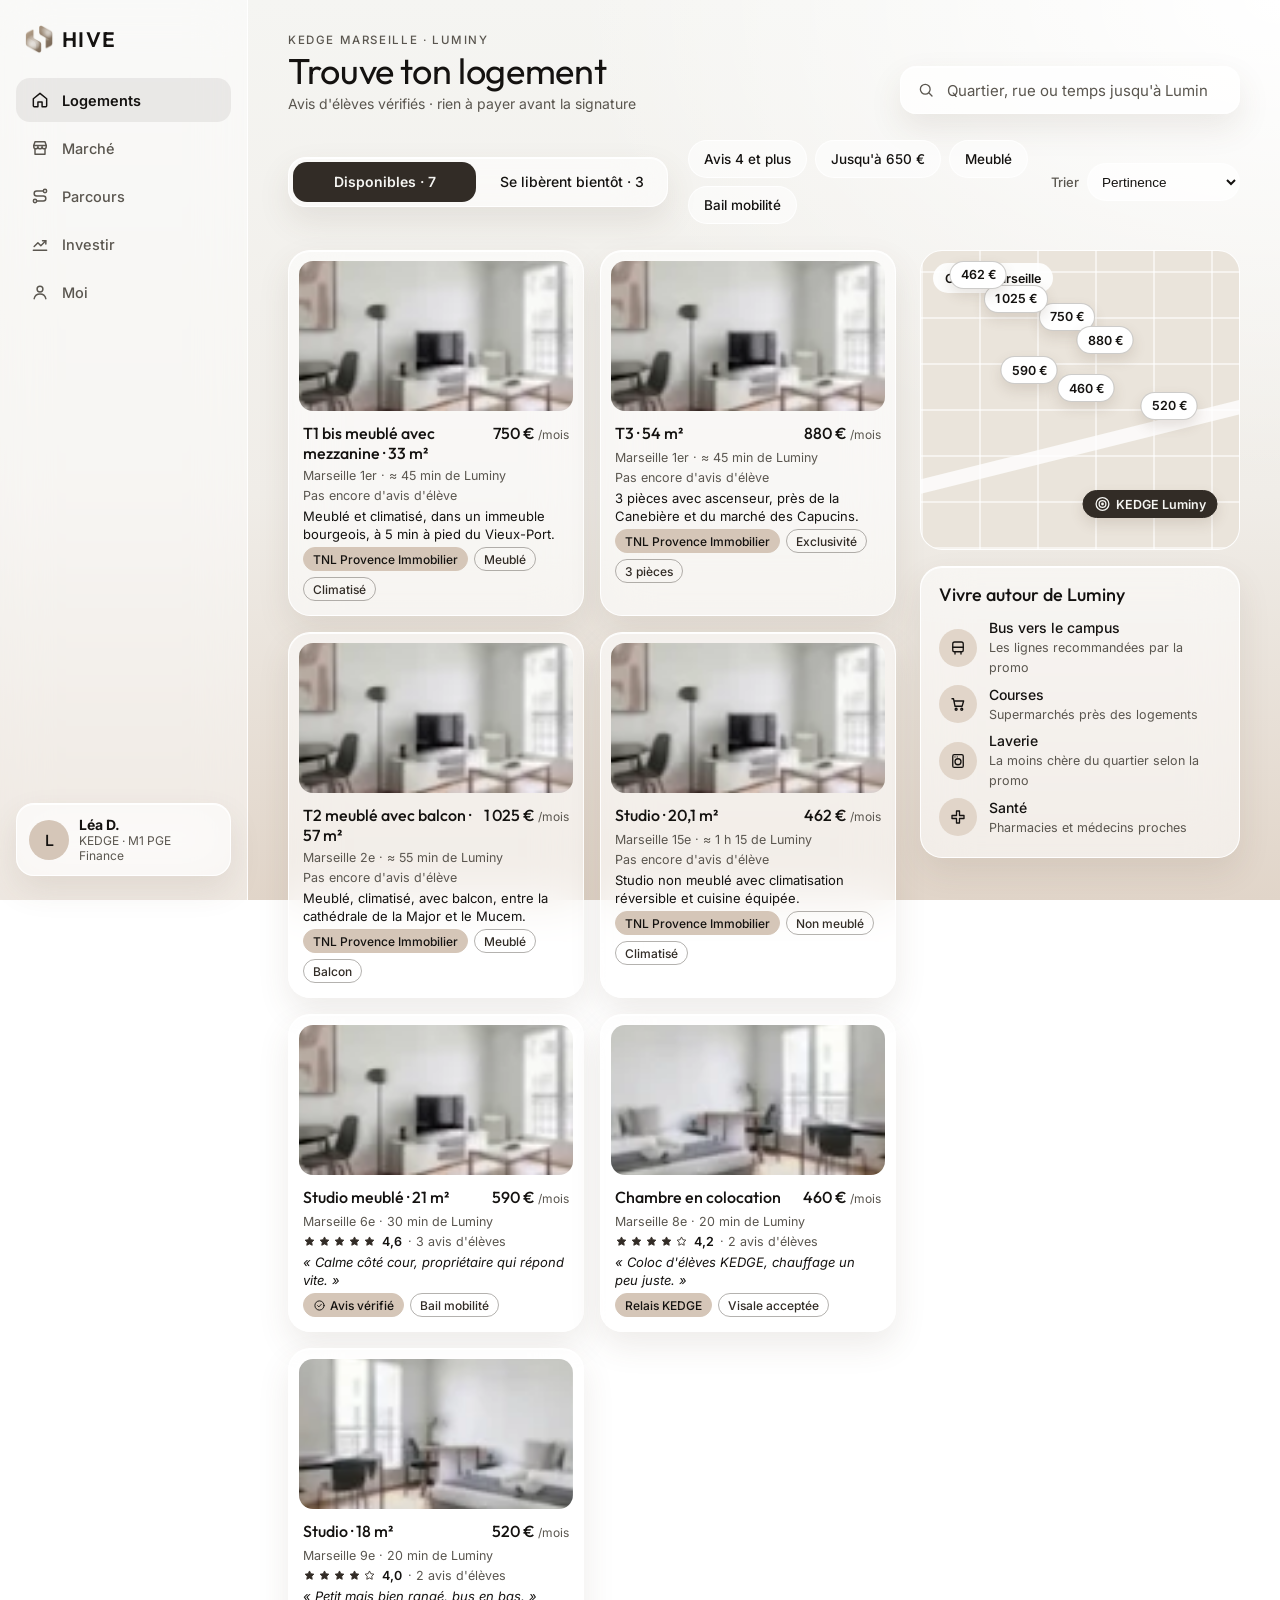
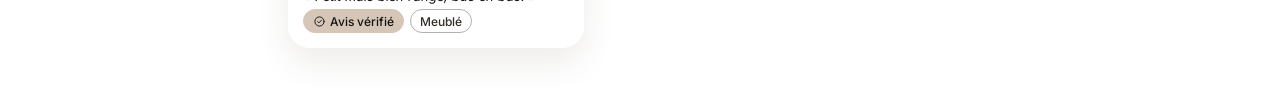
==== commit aa74f223: "Forcer le rechargement des styles et scripts après chaque mise à jour Co-Authored-By: Claude Opus 5." ====
--- a/index.html
+++ b/index.html
@@ -10,7 +10,7 @@
   <link rel="preconnect" href="https://fonts.googleapis.com">
   <link rel="preconnect" href="https://fonts.gstatic.com" crossorigin>
   <link rel="stylesheet" href="https://fonts.googleapis.com/css2?family=Inter:wght@400;500;600&family=Outfit:wght@400;500;600&display=swap">
-  <link rel="stylesheet" href="assets/css/hive.css">
+  <link rel="stylesheet" href="assets/css/hive.css?v=20261127b">
 </head>
 <body data-page="logements">
 <div class="app">
@@ -79,7 +79,7 @@
     </div>
   </main>
 </div>
-<script src="assets/js/data.js"></script>
-<script src="assets/js/app.js"></script>
+<script src="assets/js/data.js?v=20261127b"></script>
+<script src="assets/js/app.js?v=20261127b"></script>
 </body>
 </html>
--- a/assets/css/hive.css
+++ b/assets/css/hive.css
@@ -531,3 +531,13 @@
 .action__date { flex: none; font-size: 12px; font-weight: 600; color: var(--galet); white-space: nowrap; }
 .action .tag { flex: none; }
 .objectifs-btn { align-self: flex-start; }
+
+/* ---------- Investir : niveau de risque ---------- */
+.risk { display: flex; align-items: center; gap: 8px; font-size: 12.5px; font-weight: 500; }
+.risk__bars { display: inline-flex; gap: 3px; }
+.risk__bars i { width: 14px; height: 6px; border-radius: 3px; background: rgba(90, 86, 79, 0.2); }
+.risk__bars i.on { background: var(--moka); }
+.partner__horizon { display: inline-flex; align-items: center; gap: 6px; font-size: 12.5px; color: var(--galet); }
+.partner__horizon .ico svg { width: 15px; height: 15px; }
+.partner .sub { flex: 1; }
+.partner .tag { white-space: normal; height: auto; min-height: 24px; padding: 3px 9px; line-height: 16px; }
